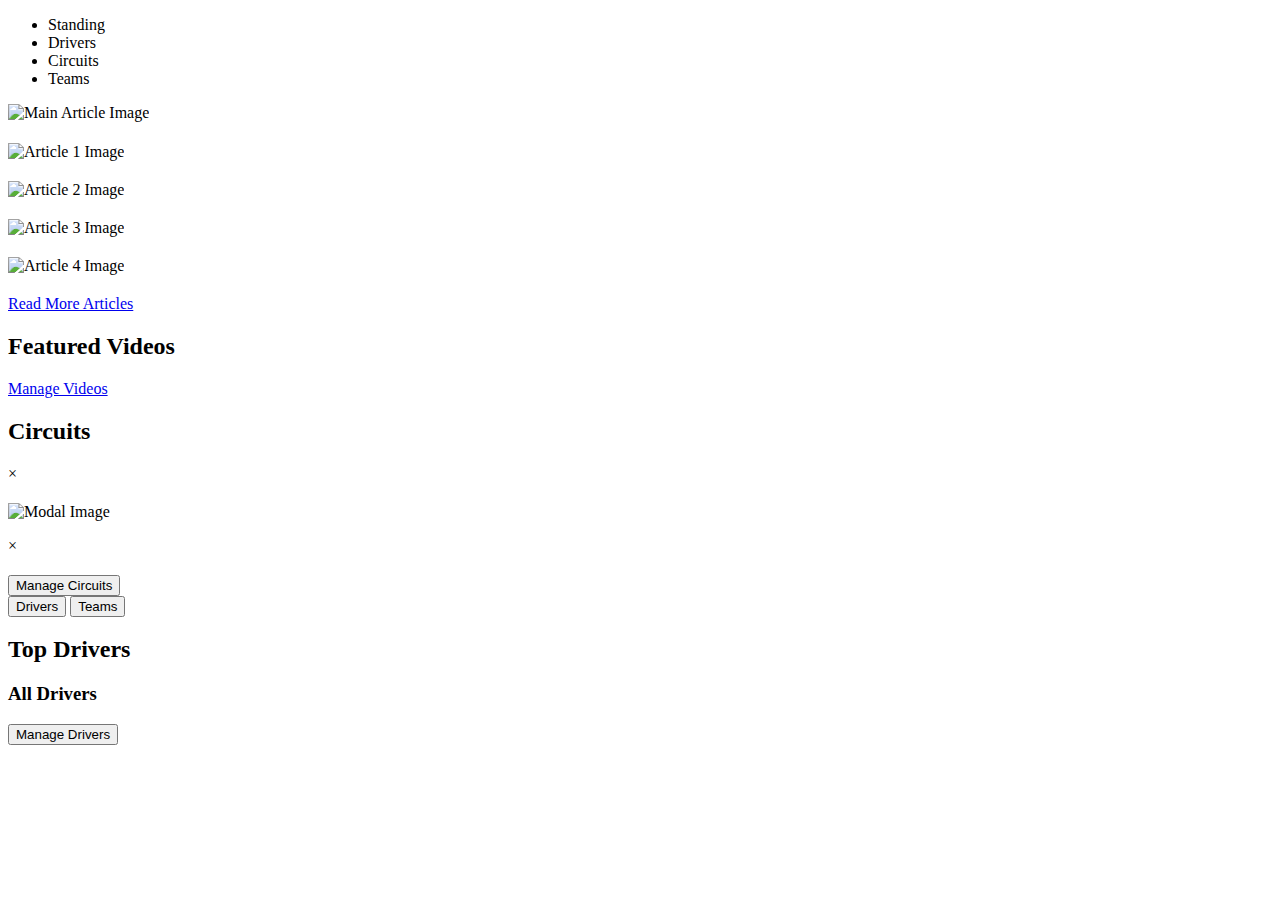
==== index.html @ d94d9e08 "Added Asset and index.html" ====
<!DOCTYPE html>
<html lang="en">
<head>
    <meta charset="UTF-8">
    <meta name="viewport" content="width=device-width, initial-scale=1.0">
    <title>Article Viewer</title>
    <link rel="icon" href="asset/logo/F1.svg" type="image/png">
    <link rel="stylesheet" href="CSS/styles.css">
</head>
<body>

    <!-- Horizontal Navigation Bar -->
    <ul class="nav-bar">
        <li id="standing-nav">Standing</li>
        <li id="driver-nav">Drivers</li>
        <li id="schedule-nav">Circuits</li>
        <li id="team-nav">Teams</li>
    </ul>

    <!-- Pop-ups for Driver and Team (Initially hidden) -->
    <div id="driver-popup" class="popup" style="display:none;"></div>
    <div id="team-popup" class="popup" style="display:none;"></div>

    <div class="container">
        <div class="left-side">
            <img id="main-image" class="main-image" src="" alt="Main Article Image">
            <h1 id="main-title"></h1>
            <div id="main-content"></div>
        </div>

        <div class="right-side">
            <div class="article-grid">
                <div class="small-article" data-index="0">
                    <img class="small-image" src="" alt="Article 1 Image">
                    <h2></h2>
                    <p></p>
                </div>
                <div class="small-article" data-index="1">
                    <img class="small-image" src="" alt="Article 2 Image">
                    <h2></h2>
                    <p></p>
                </div>
                <div class="small-article" data-index="2">
                    <img class="small-image" src="" alt="Article 3 Image">
                    <h2></h2>
                    <p></p>
                </div>
                <div class="small-article" data-index="3">
                    <img class="small-image" src="" alt="Article 4 Image">
                    <h2></h2>
                    <p></p>
                </div>
            </div>
        </div>
    </div>
    
    
    <div class="read-more-section">
        <a href="HTML/all-articles.html" class="btn">Read More Articles</a>
    </div>

    <div class="video-section">
        <h2>Featured Videos</h2>
        <div class="video-container">
            <div id="video-scroll" class="video-scroll">
                <!-- Video thumbnails will be dynamically added here -->
            </div>
        </div>
    </div>

    <div class="video-management">
        <a href="HTML/manage-videos.html" class="btn">Manage Videos</a>
    </div>

    <div class="image-scroll-section">
        <h2>Circuits</h2>
        <div id="image-scroll" class="image-scroll"></div>
    </div>

    <div id="image-modal" class="modal">
        <div class="modal-content">
            <span class="close">&times;</span>
            <h2 id="image-modal-title"></h2>
            <img id="image-modal-image" src="" alt="Modal Image">
            <p id="image-modal-content"></p>
        </div>
    </div>

    <div id="article-modal" class="modal">
        <div class="modal-content">
            <span class="close">&times;</span>
            <h2 id="modal-title"></h2>
            <p id="modal-content"></p>
        </div>
    </div>

    <div class="image-management">
        <button id="manage-images" class="btn">Manage Circuits</button>
    </div>


    <!-- Toggle Buttons for Drivers and Teams -->
    <div class="toggle-container">
        <button id="toggle-drivers" class="btn">Drivers</button>
        <button id="toggle-teams" class="btn">Teams</button>
    </div>

    <!-- Driver Container -->
    <div id="driver-container" class="list-container">
        <h2>Top Drivers</h2>
        <div class="top-three-container">
            <div id="left-driver" class="image-box medium"></div>
            <div id="middle-driver" class="image-box large"></div>
            <div id="right-driver" class="image-box medium"></div>
        </div>
        <h3>All Drivers</h3>
        <ol id="driver-list" class="numbered-list"></ol>
        <button id="manage-drivers-btn" class="btn">Manage Drivers</button>
    </div>

    <!-- Team Container (Initially Hidden) -->
    <div id="team-container" class="list-container" style="display: none;">
        <h2>Top Teams</h2>
        <div class="top-three-container">
            <div id="left-team" class="image-box medium"></div>
            <div id="middle-team" class="image-box large"></div>
            <div id="right-team" class="image-box medium"></div>
        </div>
        <h3>All Teams</h3>
        <ol id="team-list" class="numbered-list"></ol>
        <button id="manage-teams-btn" class="btn">Manage Teams</button>
    </div>


    <script src="JS/script.js"></script>
</body>
</html>
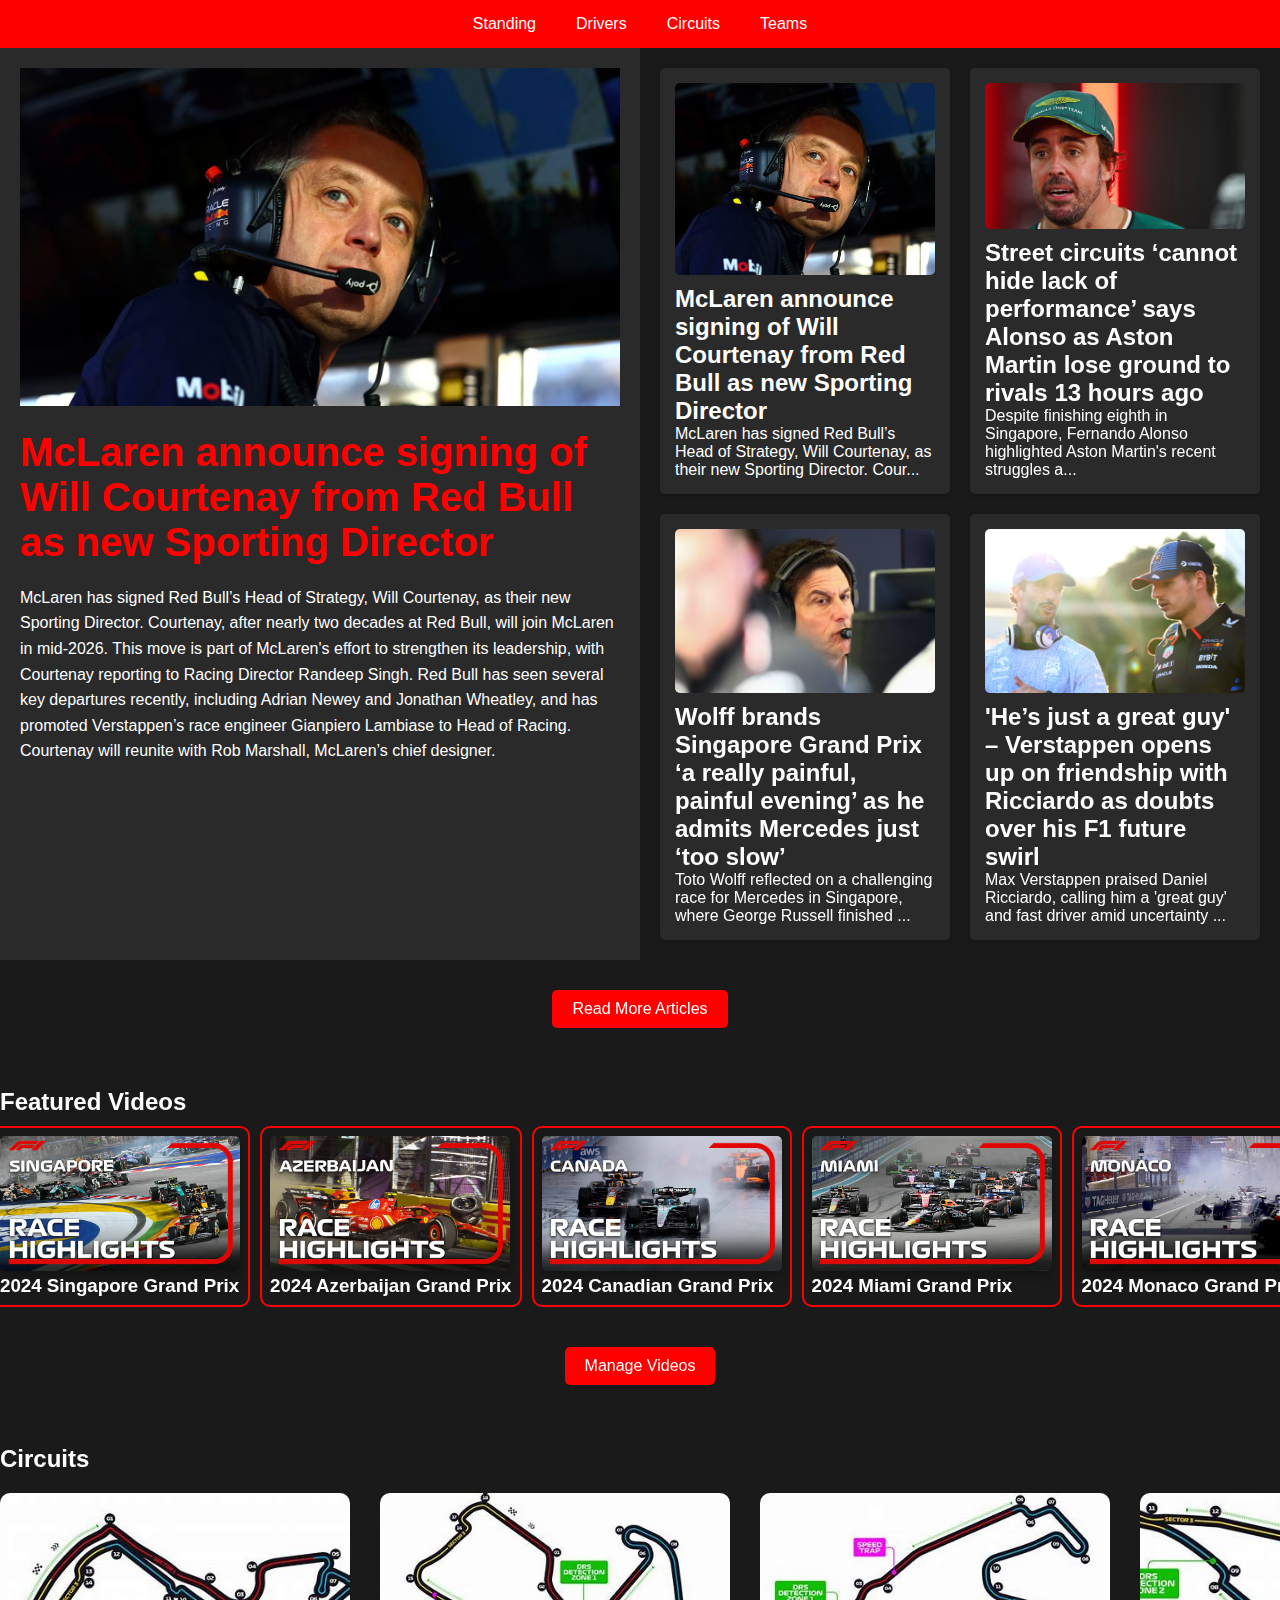
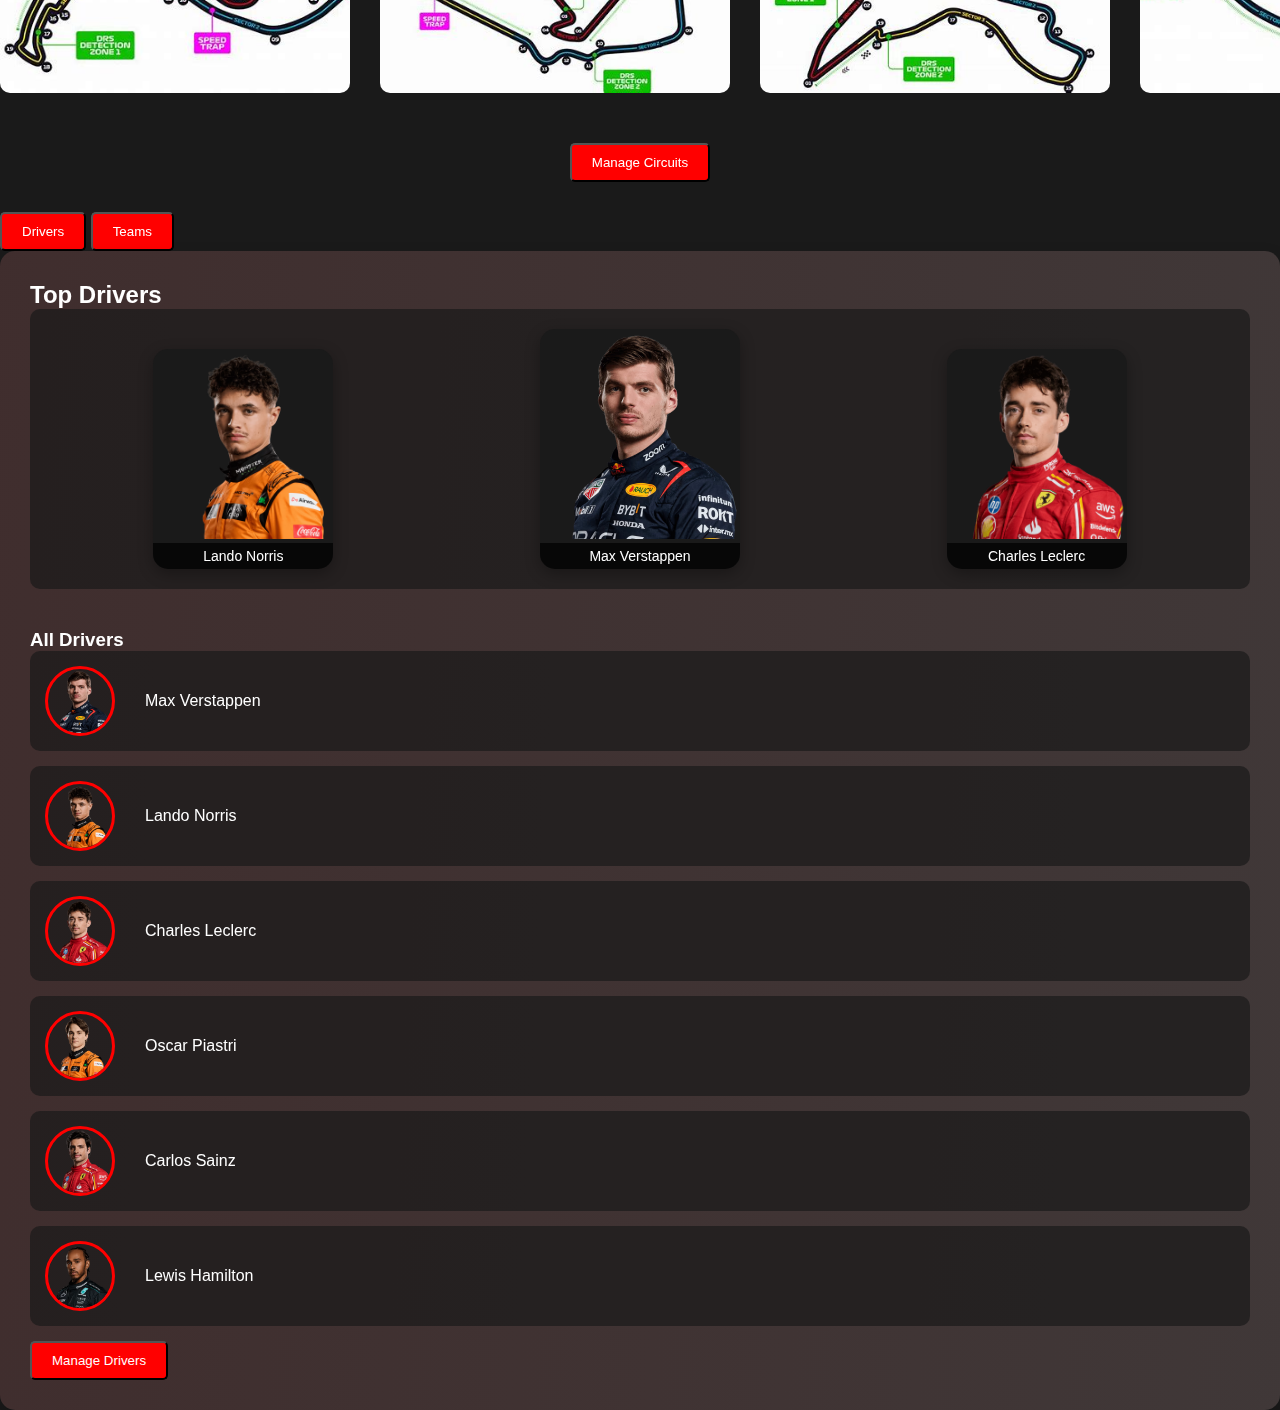
==== commit 28d05c04: "Added default content" ====
--- a/index.html
+++ b/index.html
@@ -133,5 +133,6 @@
 
 
     <script src="JS/script.js"></script>
+    <script src="initialise.js"></script>
 </body>
 </html>
--- a/CSS/styles.css
+++ b/CSS/styles.css
@@ -0,0 +1,555 @@
+/* Reset and base styles */
+* {
+    margin: 0;
+    padding: 0;
+    box-sizing: border-box;
+}
+
+body, html {
+    height: 100%;
+    font-family: 'Roboto', Arial, sans-serif;
+    background-color: #1a1a1a;
+    color: #ffffff;
+}
+
+/* Navigation bar */
+.nav-bar {
+    display: flex;
+    list-style-type: none;
+    background-color: #ff0000;
+    justify-content: center;
+    position: sticky;
+    top: 0;
+    z-index: 1000;
+}
+
+.nav-bar li {
+    padding: 15px 20px;
+    color: #ffffff;
+    cursor: pointer;
+    transition: background-color 0.3s;
+}
+
+.nav-bar li:hover {
+    background-color: #cc0000;
+}
+
+/* Popup styling */
+.popup {
+    position: fixed;
+    top: 100px;
+    left: 50%;
+    transform: translateX(-50%);
+    background-color: #2a2a2a;
+    border: 1px solid #444;
+    padding: 20px;
+    z-index: 1000;
+    width: 90%;
+    max-width: 500px;
+    box-shadow: 0px 4px 10px rgba(0, 0, 0, 0.3);
+    display: none;
+}
+
+.popup-content {
+    display: flex;
+    flex-wrap: wrap;
+    justify-content: space-between;
+}
+
+.driver-item, .team-item {
+    text-align: center;
+    margin: 10px;
+    width: calc(20% - 20px);
+}
+
+.driver-item img, .team-item img {
+    width: 60px;
+    height: 60px;
+    border-radius: 50%;
+    object-fit: cover;
+    margin-bottom: 5px;
+}
+
+/* Main layout */
+.container {
+    display: flex;
+    flex-direction: column;
+    min-height: 100vh;
+}
+
+.left-side, .right-side {
+    padding: 20px;
+}
+
+.left-side {
+    background-color: #2a2a2a;
+}
+
+/* Main article */
+.main-image {
+    width: 100%;
+    max-height: 400px;
+    object-fit: cover;
+    margin-bottom: 20px;
+}
+
+#main-title {
+    font-size: 2.5rem;
+    margin-bottom: 20px;
+    color: #ff0000;
+}
+
+#main-content {
+    line-height: 1.6;
+}
+
+/* Article grid */
+.article-grid {
+    display: grid;
+    grid-template-columns: repeat(2, 1fr);
+    grid-template-rows: repeat(2, 1fr);
+    gap: 20px;
+    height: 100%;
+}
+
+.small-article {
+    background-color: #2a2a2a;
+    padding: 15px;
+    border-radius: 5px;
+    box-shadow: 0 2px 5px rgba(0,0,0,0.2);
+    cursor: pointer;
+    transition: transform 0.3s, box-shadow 0.3s;
+    display: flex;
+    flex-direction: column;
+}
+
+.small-article:hover {
+    transform: translateY(-5px);
+    box-shadow: 0 5px 15px rgba(0,0,0,0.3);
+}
+
+.small-image {
+    width: 100%;
+    height: 60%;
+    object-fit: cover;
+    border-radius: 5px;
+    margin-bottom: 10px;
+}
+
+.read-more-section,
+.video-management,
+.image-management {
+    text-align: center;
+    margin: 30px 0;
+}
+
+/* Title hover effects */
+h1, h2, h3, h4, h5, h6 {
+    transition: color 0.3s, text-shadow 0.3s;
+}
+
+h1:hover, h2:hover, h3:hover, h4:hover, h5:hover, h6:hover {
+    color: #ff0000;
+    text-shadow: 0 0 10px rgba(255, 0, 0, 0.5);
+}
+
+/* Buttons */
+.btn {
+    display: inline-block;
+    padding: 10px 20px;
+    background-color: #ff0000;
+    color: #ffffff;
+    text-decoration: none;
+    border-radius: 5px;
+    transition: background-color 0.3s;
+}
+
+.btn:hover {
+    background-color: #cc0000;
+    cursor: pointer;
+}
+
+/* Video section */
+.video-section {
+    margin-top: 60px;
+}
+
+.video-container {
+    width: 100%;
+    overflow-x: auto;
+    padding: 20px 0;
+}
+
+.video-scroll {
+    display: flex;
+    gap: 30px;
+}
+
+.video-item {
+    flex: 0 0 auto;
+    cursor: pointer;
+    position: relative;
+    transition: transform 0.3s;
+}
+
+.video-item:hover {
+    transform: scale(1.05);
+}
+
+.video-item::before {
+    content: '';
+    position: absolute;
+    top: -10px;
+    left: -10px;
+    right: -10px;
+    bottom: -10px;
+    border: 2px solid #ff0000;
+    border-radius: 10px;
+    z-index: -1;
+    transition: all 0.3s;
+}
+
+.video-item:hover::before {
+    top: -15px;
+    left: -15px;
+    right: -15px;
+    bottom: -15px;
+    border-color: #ff6666;
+}
+
+.video-item img {
+    width: 400px;
+    height: 225px;
+    object-fit: cover;
+    border-radius: 5px;
+    box-shadow: 0 5px 15px rgba(0,0,0,0.3);
+}
+
+/* Image scroll section */
+.image-scroll-section {
+    margin-top: 60px;
+}
+
+.image-scroll {
+    display: flex;
+    overflow-x: auto;
+    gap: 30px;
+    padding: 20px 0;
+}
+
+.scroll-image {
+    flex: 0 0 auto;
+    width: 350px;
+    height: 200px;
+    object-fit: cover;
+    border-radius: 10px;
+    cursor: pointer;
+    transition: all 0.3s;
+    position: relative;
+    overflow: hidden;
+}
+
+.scroll-image::after {
+    content: '';
+    position: absolute;
+    top: 0;
+    left: 0;
+    right: 0;
+    bottom: 0;
+    background: linear-gradient(to bottom, rgba(255,0,0,0.2), transparent);
+    opacity: 0;
+    transition: opacity 0.3s;
+}
+
+.scroll-image:hover {
+    transform: scale(1.05);
+    box-shadow: 0 10px 20px rgba(255,0,0,0.3);
+}
+
+.scroll-image:hover::after {
+    opacity: 1;
+}
+
+/* Modal styles */
+.modal {
+    display: none;
+    position: fixed;
+    z-index: 1001;
+    left: 0;
+    top: 0;
+    width: 100%;
+    height: 100%;
+    overflow: auto;
+    background-color: rgba(0,0,0,0.8);
+}
+
+.modal-content {
+    background-color: #2a2a2a;
+    margin: 5% auto;
+    padding: 40px;
+    border: 1px solid #444;
+    width: 90%;
+    max-width: 900px;
+    max-height: 90vh;
+    overflow-y: auto;
+    border-radius: 15px;
+    box-shadow: 0 15px 30px rgba(0,0,0,0.4);
+}
+
+.modal-title {
+    font-size: 2.5rem;
+    color: #ff0000;
+    margin-bottom: 30px;
+    text-align: center;
+}
+
+.modal-image {
+    width: 100%;
+    height: 400px;
+    object-fit: cover;
+    border-radius: 10px;
+    margin-bottom: 30px;
+    box-shadow: 0 10px 20px rgba(0,0,0,0.3);
+}
+
+.modal-content p {
+    line-height: 1.8;
+    font-size: 1.1rem;
+    color: #ffffff;
+}
+
+.close {
+    color: #aaa;
+    float: right;
+    font-size: 28px;
+    font-weight: bold;
+    cursor: pointer;
+}
+
+.close:hover,
+.close:focus {
+    color: #fff;
+}
+
+/* Enhanced driver and team containers */
+.list-container {
+    background-color: #2a2a2a;
+    padding: 30px;
+    border-radius: 15px;
+    box-shadow: 0 10px 20px rgba(0, 0, 0, 0.2);
+    position: relative;
+    overflow: hidden;
+}
+
+.list-container::before {
+    content: '';
+    position: absolute;
+    top: -50%;
+    left: -50%;
+    width: 200%;
+    height: 200%;
+    background: linear-gradient(
+        to bottom right,
+        rgba(255, 0, 0, 0.1),
+        rgba(255, 255, 255, 0.1)
+    );
+    transform: rotate(-45deg);
+    z-index: 0;
+}
+
+.list-container > * {
+    position: relative;
+    z-index: 1;
+}
+
+.top-three-container {
+    display: flex;
+    justify-content: space-around;
+    align-items: flex-end;
+    margin-bottom: 40px;
+    padding: 20px;
+    background-color: rgba(26, 26, 26, 0.7);
+    border-radius: 10px;
+}
+
+.image-box {
+    background-color: #1a1a1a;
+    border-radius: 15px;
+    overflow: hidden;
+    box-shadow: 0 5px 15px rgba(0,0,0,0.3);
+    transition: transform 0.3s, box-shadow 0.3s;
+    position: relative;
+    display: flex;
+    flex-direction: column;
+    align-items: center;
+}
+
+.image-box:hover {
+    transform: translateY(-10px) scale(1.05);
+    box-shadow: 0 15px 30px rgba(255, 0, 0, 0.3);
+}
+
+.image-box::after {
+    content: '';
+    position: absolute;
+    top: 0;
+    left: 0;
+    right: 0;
+    bottom: 0;
+    background: linear-gradient(to bottom, transparent, rgba(255, 0, 0, 0.2));
+    opacity: 0;
+    transition: opacity 0.3s;
+}
+
+.image-box:hover::after {
+    opacity: 1;
+}
+
+.image-box img {
+    width: 100%;
+    height: calc(100% - 30px); /* Adjust this value based on your text size */
+    object-fit: cover;
+    transition: transform 0.3s;
+}
+
+.image-box.large {
+    width: 200px;
+    height: 240px;
+}
+
+.image-box.medium {
+    width: 180px;
+    height: 220px;
+}
+
+.image-box:hover img {
+    transform: scale(1.1);
+}
+
+.image-box p {
+    position: absolute;
+    bottom: 0;
+    left: 0;
+    right: 0;
+    background-color: rgba(0, 0, 0, 0.7);
+    color: #fff;
+    padding: 5px;
+    text-align: center;
+    font-size: 14px;
+    z-index: 2;
+}
+
+.numbered-list {
+    list-style-type: none;
+    padding-left: 0;
+}
+
+.numbered-list li {
+    display: flex;
+    align-items: center;
+    margin-bottom: 15px;
+    background-color: rgba(26, 26, 26, 0.7);
+    padding: 15px;
+    border-radius: 10px;
+    transition: transform 0.3s, box-shadow 0.3s;
+}
+
+.numbered-list li:hover {
+    transform: translateX(10px);
+    box-shadow: -5px 5px 10px rgba(255, 0, 0, 0.2);
+}
+
+.numbered-list li img {
+    width: 70px;
+    height: 70px;
+    border-radius: 50%;
+    margin-right: 20px;
+    object-fit: cover;
+    border: 3px solid #ff0000;
+    transition: transform 0.3s;
+}
+
+.numbered-list li p {
+    flex-grow: 1;
+    margin-left: 10px;
+}
+
+/* Chrome, Edge, Safari */
+::-webkit-scrollbar {
+    width: 12px; /* Width of the scrollbar */
+  }
+  
+  ::-webkit-scrollbar-track {
+    background-color: #1a1a1a; /* Dark background for contrast */
+  }
+  
+  ::-webkit-scrollbar-thumb {
+    background-color: #e74c3c; /* Red color for the thumb */
+    border-radius: 6px; /* Rounded corners for the thumb */
+    border: 2px solid #1a1a1a; /* Border to create a gap between thumb and track */
+    box-shadow: 0 0 10px rgba(231, 76, 60, 0.7); /* Red glowing shadow */
+    transition: box-shadow 0.3s ease-in-out; /* Smooth transition */
+  }
+  
+  /* Hover effect for the thumb */
+  ::-webkit-scrollbar-thumb:hover {
+    box-shadow: 0 0 15px rgba(231, 76, 60, 1); /* Brighter red glow on hover */
+    background-color: #c0392b; /* Darker red on hover */
+  }
+  
+  /* Firefox */
+  * {
+    scrollbar-width: thin; /* Make the scrollbar thin */
+    scrollbar-color: #e74c3c #1a1a1a; /* Red thumb and dark track */
+  }
+  
+/* Responsive adjustments */
+@media (max-width: 767px) {
+    .nav-bar {
+        flex-wrap: wrap;
+    }
+
+    .nav-bar li {
+        flex: 1 0 50%;
+        text-align: center;
+    }
+
+    .top-three-container {
+        flex-direction: column;
+        align-items: center;
+    }
+
+    .image-box {
+        margin-bottom: 20px;
+    }
+
+    .image-box.large {
+        width: 180px;
+        height: 210px;
+    }
+
+    .image-box.medium {
+        width: 160px;
+        height: 190px;
+    }
+
+    .image-box img {
+        height: calc(100% - 30px);
+    }
+}
+
+/* Responsive design */
+@media (min-width: 768px) {
+    .container {
+        flex-direction: row;
+    }
+
+    .left-side, .right-side {
+        flex: 1;
+    }
+
+    .left-side {
+        max-width: 60%;
+    }
+}
+
